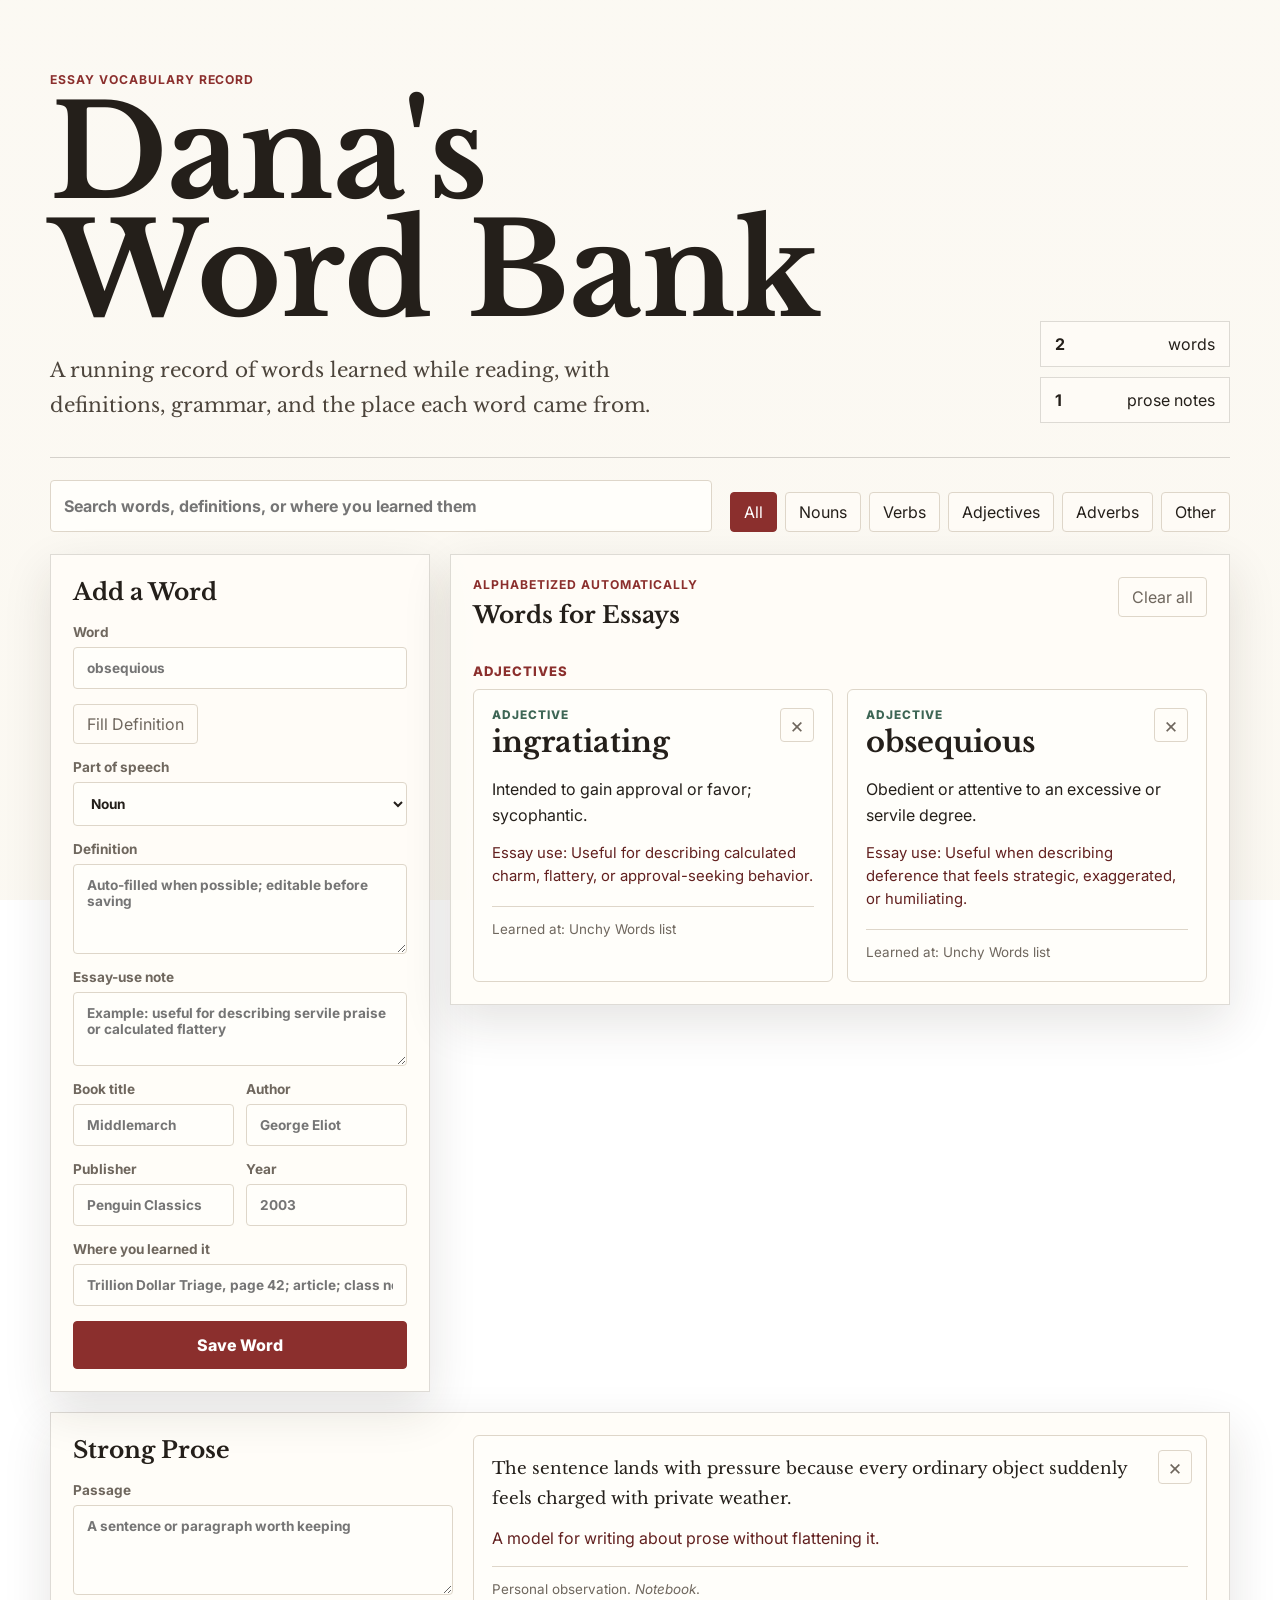
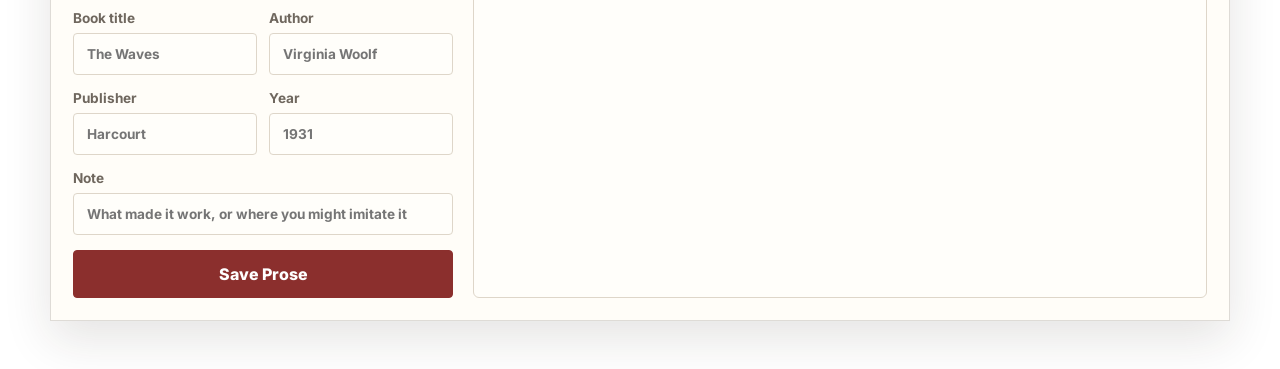
==== index.html @ 7963a86e "project" ====
<!doctype html>
<html lang="en">
  <head>
    <meta charset="UTF-8" />
    <meta name="viewport" content="width=device-width, initial-scale=1.0" />
    <title>Dana's Word Bank</title>
    <link rel="preconnect" href="https://fonts.googleapis.com" />
    <link rel="preconnect" href="https://fonts.gstatic.com" crossorigin />
    <link
      href="https://fonts.googleapis.com/css2?family=Inter:wght@400;500;600;700&family=Libre+Baskerville:wght@400;700&display=swap"
      rel="stylesheet"
    />
    <link rel="stylesheet" href="styles.css" />
  </head>
  <body>
    <main class="app-shell">
      <section class="hero" aria-labelledby="app-title">
        <div>
          <p class="kicker">Essay vocabulary record</p>
          <h1 id="app-title">Dana's Word Bank</h1>
          <p class="hero-copy">
            A running record of words learned while reading, with definitions, grammar, and the place each word came from.
          </p>
        </div>
        <div class="hero-tools" aria-label="Library stats">
          <span><strong id="word-count">0</strong> words</span>
          <span><strong id="prose-count">0</strong> prose notes</span>
        </div>
      </section>

      <section class="controls" aria-label="Search and filters">
        <label class="search-field">
          <span>Search</span>
          <input id="search-input" type="search" placeholder="Search words, definitions, or where you learned them" />
        </label>

        <div class="filter-group" aria-label="Part of speech filter">
          <button class="filter-button active" data-filter="all" type="button">All</button>
          <button class="filter-button" data-filter="noun" type="button">Nouns</button>
          <button class="filter-button" data-filter="verb" type="button">Verbs</button>
          <button class="filter-button" data-filter="adjective" type="button">Adjectives</button>
          <button class="filter-button" data-filter="adverb" type="button">Adverbs</button>
          <button class="filter-button" data-filter="other" type="button">Other</button>
        </div>
      </section>

      <div class="workspace">
        <section class="entry-panel" aria-labelledby="word-form-title">
          <h2 id="word-form-title">Add a Word</h2>
          <form id="word-form">
            <label>
              Word
              <input id="word" name="word" autocomplete="off" placeholder="obsequious" required />
            </label>

            <button id="lookup-definition" class="ghost-button lookup-button" type="button">Fill Definition</button>

            <label>
              Part of speech
              <select id="part-of-speech" name="partOfSpeech">
                <option value="noun">Noun</option>
                <option value="verb">Verb</option>
                <option value="adjective">Adjective</option>
                <option value="adverb">Adverb</option>
                <option value="other">Other</option>
              </select>
            </label>

            <label>
              Definition
              <textarea id="definition" name="definition" rows="4" placeholder="Auto-filled when possible; editable before saving"></textarea>
            </label>

            <label>
              Essay-use note
              <textarea id="context" name="context" rows="3" placeholder="Example: useful for describing servile praise or calculated flattery"></textarea>
            </label>

            <div class="source-grid">
              <label>
                Book title
                <input id="book-title" name="bookTitle" placeholder="Middlemarch" />
              </label>

              <label>
                Author
                <input id="author" name="author" placeholder="George Eliot" />
              </label>
            </div>

            <div class="source-grid">
              <label>
                Publisher
                <input id="publisher" name="publisher" placeholder="Penguin Classics" />
              </label>

              <label>
                Year
                <input id="year" name="year" inputmode="numeric" placeholder="2003" />
              </label>
            </div>

            <label>
              Where you learned it
              <input id="learned-at" name="learnedAt" placeholder="Trillion Dollar Triage, page 42; article; class notes..." />
            </label>

            <button class="primary-button" type="submit">Save Word</button>
          </form>
        </section>

        <section class="library-panel" aria-labelledby="library-title">
          <div class="panel-heading">
            <div>
              <p class="eyebrow">Alphabetized automatically</p>
              <h2 id="library-title">Words for Essays</h2>
            </div>
            <button id="clear-words" class="ghost-button" type="button">Clear all</button>
          </div>
          <div id="word-list" class="word-list" aria-live="polite"></div>
        </section>
      </div>

      <section class="prose-section" aria-labelledby="prose-title">
        <div class="prose-form">
          <h2 id="prose-title">Strong Prose</h2>
          <form id="prose-form">
            <label>
              Passage
              <textarea id="prose-text" rows="4" required placeholder="A sentence or paragraph worth keeping"></textarea>
            </label>
            <div class="source-grid">
              <label>
                Book title
                <input id="prose-book-title" placeholder="The Waves" />
              </label>
              <label>
                Author
                <input id="prose-author" placeholder="Virginia Woolf" />
              </label>
            </div>
            <div class="source-grid">
              <label>
                Publisher
                <input id="prose-publisher" placeholder="Harcourt" />
              </label>
              <label>
                Year
                <input id="prose-year" inputmode="numeric" placeholder="1931" />
              </label>
            </div>
            <label>
              Note
              <input id="prose-note" placeholder="What made it work, or where you might imitate it" />
            </label>
            <button class="primary-button" type="submit">Save Prose</button>
          </form>
        </div>
        <div id="prose-list" class="prose-list" aria-live="polite"></div>
      </section>
    </main>

    <template id="word-card-template">
      <article class="word-card">
        <div class="word-card-top">
          <div>
            <p class="part"></p>
            <h3></h3>
          </div>
          <button class="icon-button delete-word" type="button" aria-label="Delete word">×</button>
        </div>
        <p class="definition"></p>
        <p class="context"></p>
        <footer></footer>
      </article>
    </template>

    <template id="prose-card-template">
      <article class="prose-card">
        <button class="icon-button delete-prose prose-actions" type="button" aria-label="Delete prose">×</button>
        <blockquote></blockquote>
        <p class="prose-note"></p>
        <footer></footer>
      </article>
    </template>

    <script src="script.js"></script>
  </body>
</html>
---- styles.css ----
:root {
  color-scheme: light;
  --ink: #241f1a;
  --muted: #6f675e;
  --paper: #fbf8f1;
  --panel: #fffdf8;
  --line: #ded6c9;
  --accent: #8b2f2d;
  --accent-dark: #62201f;
  --green: #3e6655;
  --gold: #b87b2f;
  --shadow: 0 18px 45px rgba(45, 37, 28, 0.12);
  font-family: Inter, system-ui, sans-serif;
}

* {
  box-sizing: border-box;
}

body {
  margin: 0;
  min-height: 100vh;
  background:
    linear-gradient(rgba(251, 248, 241, 0.86), rgba(251, 248, 241, 0.94)),
    url("https://images.unsplash.com/photo-1524995997946-a1c2e315a42f?auto=format&fit=crop&w=1800&q=80");
  background-attachment: fixed;
  background-position: center;
  background-size: cover;
  color: var(--ink);
}

button,
input,
select,
textarea {
  font: inherit;
}

button {
  cursor: pointer;
}

.app-shell {
  width: min(1180px, calc(100% - 32px));
  margin: 0 auto;
  padding: 24px 0 48px;
}

.hero {
  min-height: 43vh;
  display: flex;
  align-items: end;
  justify-content: space-between;
  gap: 32px;
  padding: 48px 0 34px;
  border-bottom: 1px solid rgba(36, 31, 26, 0.18);
}

.hero > div:first-child {
  min-width: 0;
}

.kicker,
.eyebrow {
  margin: 0 0 8px;
  color: var(--accent);
  font-size: 0.76rem;
  font-weight: 700;
  letter-spacing: 0.08em;
  text-transform: uppercase;
}

h1,
h2,
h3,
blockquote {
  font-family: "Libre Baskerville", Georgia, serif;
}

h1 {
  max-width: 780px;
  margin: 0;
  font-size: clamp(3.65rem, 10vw, 8rem);
  line-height: 0.92;
  letter-spacing: 0;
}

h2 {
  margin: 0 0 18px;
  font-size: 1.45rem;
}

h3 {
  margin: 2px 0 0;
  font-size: 1.8rem;
}

.hero-copy {
  max-width: 650px;
  margin: 22px 0 0;
  color: #4c443b;
  font-family: "Libre Baskerville", Georgia, serif;
  font-size: clamp(1rem, 2vw, 1.25rem);
  line-height: 1.75;
}

.hero-tools {
  display: grid;
  gap: 10px;
  min-width: 190px;
}

.hero-tools span {
  display: flex;
  justify-content: space-between;
  gap: 24px;
  padding: 12px 14px;
  background: rgba(255, 253, 248, 0.72);
  border: 1px solid rgba(36, 31, 26, 0.15);
}

.controls {
  display: grid;
  grid-template-columns: minmax(260px, 1fr) auto;
  gap: 18px;
  align-items: end;
  padding: 22px 0;
}

label {
  display: grid;
  gap: 7px;
  color: var(--muted);
  font-size: 0.85rem;
  font-weight: 700;
}

input,
select,
textarea {
  width: 100%;
  border: 1px solid var(--line);
  border-radius: 4px;
  background: #fffefa;
  color: var(--ink);
  padding: 12px 13px;
  outline: none;
}

textarea {
  resize: vertical;
}

input:focus,
select:focus,
textarea:focus {
  border-color: var(--accent);
  box-shadow: 0 0 0 3px rgba(139, 47, 45, 0.13);
}

.search-field span {
  position: absolute;
  width: 1px;
  height: 1px;
  overflow: hidden;
  clip: rect(0 0 0 0);
}

.search-field input {
  min-height: 52px;
  font-size: 1rem;
}

.filter-group {
  display: flex;
  flex-wrap: wrap;
  justify-content: flex-end;
  gap: 8px;
}

.filter-button,
.ghost-button,
.primary-button,
.icon-button {
  border: 1px solid var(--line);
  border-radius: 4px;
  background: rgba(255, 253, 248, 0.78);
  color: var(--ink);
  min-height: 40px;
  padding: 0 13px;
}

.filter-button.active,
.primary-button {
  border-color: var(--accent);
  background: var(--accent);
  color: white;
}

.primary-button {
  width: 100%;
  min-height: 48px;
  font-weight: 800;
}

.ghost-button {
  color: var(--muted);
}

.lookup-button {
  width: max-content;
}

.workspace {
  display: grid;
  grid-template-columns: 380px minmax(0, 1fr);
  gap: 20px;
  align-items: start;
}

.entry-panel,
.library-panel,
.prose-section {
  background: rgba(255, 253, 248, 0.9);
  border: 1px solid rgba(36, 31, 26, 0.15);
  box-shadow: var(--shadow);
}

.entry-panel,
.library-panel {
  padding: 22px;
}

form {
  display: grid;
  gap: 15px;
}

.source-grid {
  display: grid;
  grid-template-columns: 1fr 1fr;
  gap: 12px;
}

.panel-heading {
  display: flex;
  align-items: start;
  justify-content: space-between;
  gap: 16px;
  margin-bottom: 16px;
}

.word-list {
  display: grid;
  gap: 18px;
}

.grammar-group {
  display: grid;
  gap: 10px;
}

.grammar-heading {
  margin: 0;
  color: var(--accent);
  font-family: Inter, system-ui, sans-serif;
  font-size: 0.82rem;
  font-weight: 800;
  letter-spacing: 0.08em;
  text-transform: uppercase;
}

.grammar-items {
  display: grid;
  grid-template-columns: repeat(auto-fit, minmax(250px, 1fr));
  gap: 14px;
}

.word-card,
.prose-card {
  position: relative;
  border: 1px solid var(--line);
  border-radius: 6px;
  background: #fffefa;
  padding: 18px;
}

.word-card-top {
  display: flex;
  align-items: start;
  justify-content: space-between;
  gap: 10px;
}

.prose-actions {
  position: absolute;
  top: 14px;
  right: 14px;
}

.part {
  margin: 0;
  color: var(--green);
  font-size: 0.74rem;
  font-weight: 800;
  letter-spacing: 0.08em;
  text-transform: uppercase;
}

.definition {
  margin: 16px 0 0;
  line-height: 1.65;
}

.context {
  margin: 14px 0 0;
  color: var(--accent-dark);
  font-size: 0.93rem;
  line-height: 1.55;
}

footer {
  margin-top: 18px;
  padding-top: 12px;
  border-top: 1px solid var(--line);
  color: var(--muted);
  font-size: 0.84rem;
  line-height: 1.55;
}

.icon-button {
  display: inline-grid;
  place-items: center;
  width: 34px;
  min-height: 34px;
  padding: 0;
  color: var(--muted);
  font-size: 1.35rem;
}

.prose-section {
  display: grid;
  grid-template-columns: 380px minmax(0, 1fr);
  gap: 20px;
  margin-top: 20px;
  padding: 22px;
}

.prose-list {
  display: grid;
  grid-template-columns: repeat(auto-fit, minmax(280px, 1fr));
  gap: 14px;
}

blockquote {
  margin: 0;
  padding-right: 28px;
  font-size: 1.05rem;
  line-height: 1.8;
}

.prose-note {
  margin: 14px 0 0;
  color: var(--accent-dark);
}

.empty-state {
  grid-column: 1 / -1;
  border: 1px dashed var(--line);
  background: rgba(255, 253, 248, 0.64);
  color: var(--muted);
  padding: 22px;
  line-height: 1.6;
}

@media (max-width: 860px) {
  .hero,
  .controls,
  .workspace,
  .prose-section {
    grid-template-columns: 1fr;
  }

  .hero {
    display: grid;
    min-height: 36vh;
  }

  .filter-group {
    justify-content: flex-start;
  }
}

@media (max-width: 560px) {
  .app-shell {
    width: min(100% - 22px, 1180px);
    padding-top: 10px;
  }

  .hero {
    padding-top: 32px;
  }

  .source-grid {
    grid-template-columns: 1fr;
  }

  .entry-panel,
  .library-panel,
  .prose-section {
    padding: 16px;
  }
}
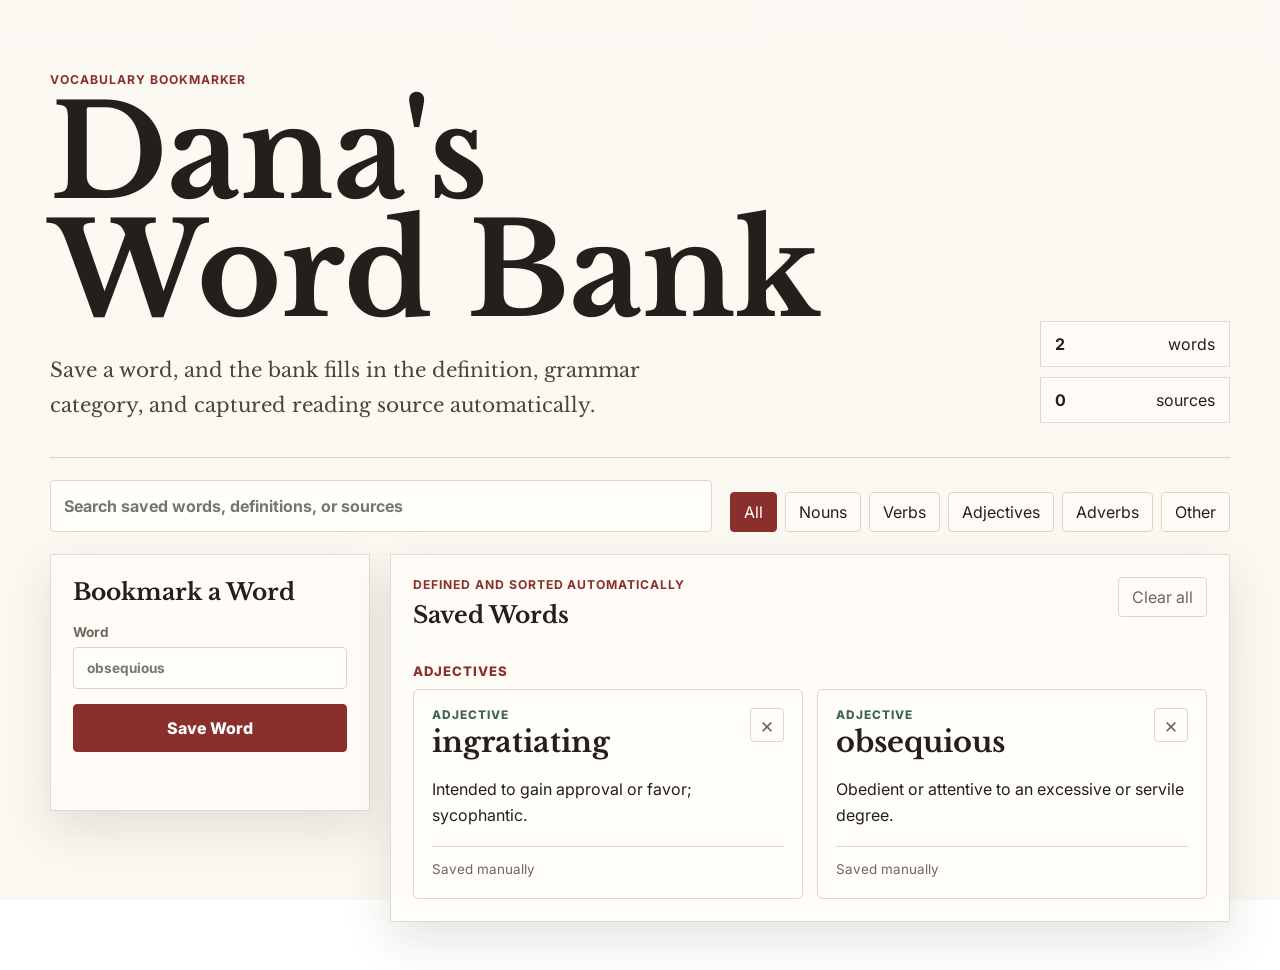
==== commit 0d8f3679: "Automate word capture flow" ====
--- a/index.html
+++ b/index.html
@@ -16,22 +16,22 @@
     <main class="app-shell">
       <section class="hero" aria-labelledby="app-title">
         <div>
-          <p class="kicker">Essay vocabulary record</p>
+          <p class="kicker">Vocabulary bookmarker</p>
           <h1 id="app-title">Dana's Word Bank</h1>
           <p class="hero-copy">
-            A running record of words learned while reading, with definitions, grammar, and the place each word came from.
+            Save a word, and the bank fills in the definition, grammar category, and captured reading source automatically.
           </p>
         </div>
         <div class="hero-tools" aria-label="Library stats">
           <span><strong id="word-count">0</strong> words</span>
-          <span><strong id="prose-count">0</strong> prose notes</span>
+          <span><strong id="source-count">0</strong> sources</span>
         </div>
       </section>
 
       <section class="controls" aria-label="Search and filters">
         <label class="search-field">
           <span>Search</span>
-          <input id="search-input" type="search" placeholder="Search words, definitions, or where you learned them" />
+          <input id="search-input" type="search" placeholder="Search saved words, definitions, or sources" />
         </label>
 
         <div class="filter-group" aria-label="Part of speech filter">
@@ -46,118 +46,29 @@
 
       <div class="workspace">
         <section class="entry-panel" aria-labelledby="word-form-title">
-          <h2 id="word-form-title">Add a Word</h2>
+          <h2 id="word-form-title">Bookmark a Word</h2>
           <form id="word-form">
             <label>
               Word
               <input id="word" name="word" autocomplete="off" placeholder="obsequious" required />
             </label>
 
-            <button id="lookup-definition" class="ghost-button lookup-button" type="button">Fill Definition</button>
-
-            <label>
-              Part of speech
-              <select id="part-of-speech" name="partOfSpeech">
-                <option value="noun">Noun</option>
-                <option value="verb">Verb</option>
-                <option value="adjective">Adjective</option>
-                <option value="adverb">Adverb</option>
-                <option value="other">Other</option>
-              </select>
-            </label>
-
-            <label>
-              Definition
-              <textarea id="definition" name="definition" rows="4" placeholder="Auto-filled when possible; editable before saving"></textarea>
-            </label>
-
-            <label>
-              Essay-use note
-              <textarea id="context" name="context" rows="3" placeholder="Example: useful for describing servile praise or calculated flattery"></textarea>
-            </label>
-
-            <div class="source-grid">
-              <label>
-                Book title
-                <input id="book-title" name="bookTitle" placeholder="Middlemarch" />
-              </label>
-
-              <label>
-                Author
-                <input id="author" name="author" placeholder="George Eliot" />
-              </label>
-            </div>
-
-            <div class="source-grid">
-              <label>
-                Publisher
-                <input id="publisher" name="publisher" placeholder="Penguin Classics" />
-              </label>
-
-              <label>
-                Year
-                <input id="year" name="year" inputmode="numeric" placeholder="2003" />
-              </label>
-            </div>
-
-            <label>
-              Where you learned it
-              <input id="learned-at" name="learnedAt" placeholder="Trillion Dollar Triage, page 42; article; class notes..." />
-            </label>
-
             <button class="primary-button" type="submit">Save Word</button>
           </form>
+          <p id="save-status" class="save-status" aria-live="polite"></p>
         </section>
 
         <section class="library-panel" aria-labelledby="library-title">
           <div class="panel-heading">
             <div>
-              <p class="eyebrow">Alphabetized automatically</p>
-              <h2 id="library-title">Words for Essays</h2>
+              <p class="eyebrow">Defined and sorted automatically</p>
+              <h2 id="library-title">Saved Words</h2>
             </div>
             <button id="clear-words" class="ghost-button" type="button">Clear all</button>
           </div>
           <div id="word-list" class="word-list" aria-live="polite"></div>
         </section>
       </div>
-
-      <section class="prose-section" aria-labelledby="prose-title">
-        <div class="prose-form">
-          <h2 id="prose-title">Strong Prose</h2>
-          <form id="prose-form">
-            <label>
-              Passage
-              <textarea id="prose-text" rows="4" required placeholder="A sentence or paragraph worth keeping"></textarea>
-            </label>
-            <div class="source-grid">
-              <label>
-                Book title
-                <input id="prose-book-title" placeholder="The Waves" />
-              </label>
-              <label>
-                Author
-                <input id="prose-author" placeholder="Virginia Woolf" />
-              </label>
-            </div>
-            <div class="source-grid">
-              <label>
-                Publisher
-                <input id="prose-publisher" placeholder="Harcourt" />
-              </label>
-              <label>
-                Year
-                <input id="prose-year" inputmode="numeric" placeholder="1931" />
-              </label>
-            </div>
-            <label>
-              Note
-              <input id="prose-note" placeholder="What made it work, or where you might imitate it" />
-            </label>
-            <button class="primary-button" type="submit">Save Prose</button>
-          </form>
-        </div>
-        <div id="prose-list" class="prose-list" aria-live="polite"></div>
-      </section>
     </main>
 
     <template id="word-card-template">
@@ -170,16 +81,7 @@
           <button class="icon-button delete-word" type="button" aria-label="Delete word">×</button>
         </div>
         <p class="definition"></p>
-        <p class="context"></p>
-        <footer></footer>
-      </article>
-    </template>
-
-    <template id="prose-card-template">
-      <article class="prose-card">
-        <button class="icon-button delete-prose prose-actions" type="button" aria-label="Delete prose">×</button>
-        <blockquote></blockquote>
-        <p class="prose-note"></p>
+        <p class="example"></p>
         <footer></footer>
       </article>
     </template>
--- a/styles.css
+++ b/styles.css
@@ -207,20 +207,15 @@
   color: var(--muted);
 }
 
-.lookup-button {
-  width: max-content;
-}
-
 .workspace {
   display: grid;
-  grid-template-columns: 380px minmax(0, 1fr);
+  grid-template-columns: 320px minmax(0, 1fr);
   gap: 20px;
   align-items: start;
 }
 
 .entry-panel,
-.library-panel,
-.prose-section {
+.library-panel {
   background: rgba(255, 253, 248, 0.9);
   border: 1px solid rgba(36, 31, 26, 0.15);
   box-shadow: var(--shadow);
@@ -236,10 +231,12 @@
   gap: 15px;
 }
 
-.source-grid {
-  display: grid;
-  grid-template-columns: 1fr 1fr;
-  gap: 12px;
+.save-status {
+  min-height: 22px;
+  margin: 14px 0 0;
+  color: var(--green);
+  font-size: 0.9rem;
+  font-weight: 700;
 }
 
 .panel-heading {
@@ -276,8 +273,7 @@
   gap: 14px;
 }
 
-.word-card,
-.prose-card {
+.word-card {
   position: relative;
   border: 1px solid var(--line);
   border-radius: 6px;
@@ -290,12 +286,6 @@
   align-items: start;
   justify-content: space-between;
   gap: 10px;
-}
-
-.prose-actions {
-  position: absolute;
-  top: 14px;
-  right: 14px;
 }
 
 .part {
@@ -312,7 +302,7 @@
   line-height: 1.65;
 }
 
-.context {
+.example {
   margin: 14px 0 0;
   color: var(--accent-dark);
   font-size: 0.93rem;
@@ -338,30 +328,10 @@
   font-size: 1.35rem;
 }
 
-.prose-section {
-  display: grid;
-  grid-template-columns: 380px minmax(0, 1fr);
-  gap: 20px;
-  margin-top: 20px;
-  padding: 22px;
-}
-
-.prose-list {
-  display: grid;
-  grid-template-columns: repeat(auto-fit, minmax(280px, 1fr));
-  gap: 14px;
-}
-
-blockquote {
-  margin: 0;
-  padding-right: 28px;
-  font-size: 1.05rem;
-  line-height: 1.8;
-}
-
-.prose-note {
-  margin: 14px 0 0;
-  color: var(--accent-dark);
+.source-link {
+  color: var(--muted);
+  text-decoration-color: rgba(111, 103, 94, 0.4);
+  text-underline-offset: 3px;
 }
 
 .empty-state {
@@ -376,8 +346,7 @@
 @media (max-width: 860px) {
   .hero,
   .controls,
-  .workspace,
-  .prose-section {
+  .workspace {
     grid-template-columns: 1fr;
   }
 
@@ -401,13 +370,8 @@
     padding-top: 32px;
   }
 
-  .source-grid {
-    grid-template-columns: 1fr;
-  }
-
   .entry-panel,
-  .library-panel,
-  .prose-section {
+  .library-panel {
     padding: 16px;
   }
 }
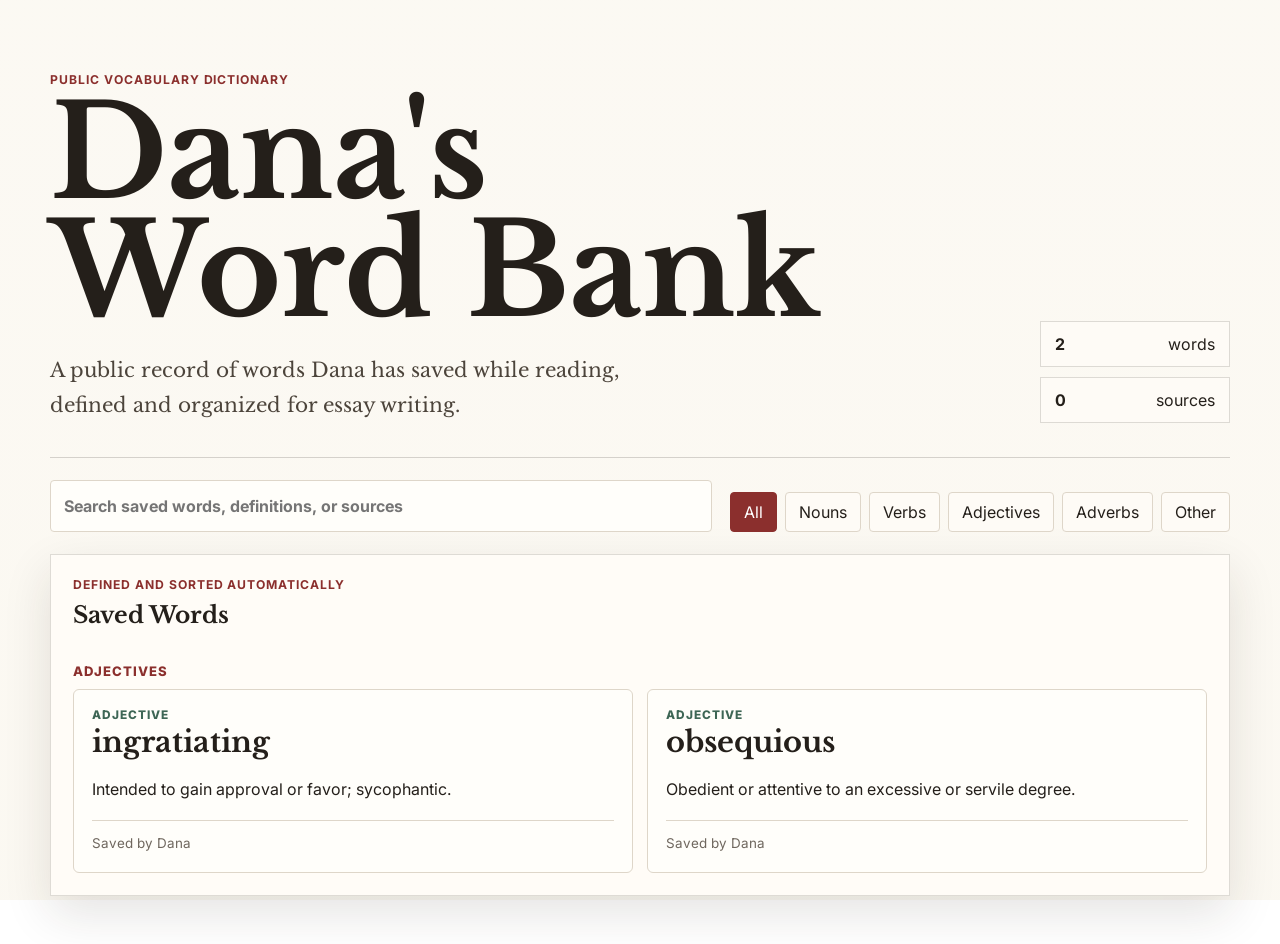
==== commit 79e6d96a: "Make public dictionary read-only" ====
--- a/index.html
+++ b/index.html
@@ -16,10 +16,10 @@
     <main class="app-shell">
       <section class="hero" aria-labelledby="app-title">
         <div>
-          <p class="kicker">Vocabulary bookmarker</p>
+          <p class="kicker">Public vocabulary dictionary</p>
           <h1 id="app-title">Dana's Word Bank</h1>
           <p class="hero-copy">
-            Save a word, and the bank fills in the definition, grammar category, and captured reading source automatically.
+            A public record of words Dana has saved while reading, defined and organized for essay writing.
           </p>
         </div>
         <div class="hero-tools" aria-label="Library stats">
@@ -44,31 +44,15 @@
         </div>
       </section>
 
-      <div class="workspace">
-        <section class="entry-panel" aria-labelledby="word-form-title">
-          <h2 id="word-form-title">Bookmark a Word</h2>
-          <form id="word-form">
-            <label>
-              Word
-              <input id="word" name="word" autocomplete="off" placeholder="obsequious" required />
-            </label>
-
-            <button class="primary-button" type="submit">Save Word</button>
-          </form>
-          <p id="save-status" class="save-status" aria-live="polite"></p>
-        </section>
-
-        <section class="library-panel" aria-labelledby="library-title">
-          <div class="panel-heading">
-            <div>
-              <p class="eyebrow">Defined and sorted automatically</p>
-              <h2 id="library-title">Saved Words</h2>
-            </div>
-            <button id="clear-words" class="ghost-button" type="button">Clear all</button>
+      <section class="library-panel" aria-labelledby="library-title">
+        <div class="panel-heading">
+          <div>
+            <p class="eyebrow">Defined and sorted automatically</p>
+            <h2 id="library-title">Saved Words</h2>
           </div>
-          <div id="word-list" class="word-list" aria-live="polite"></div>
-        </section>
-      </div>
+        </div>
+        <div id="word-list" class="word-list" aria-live="polite"></div>
+      </section>
     </main>
 
     <template id="word-card-template">
@@ -78,7 +62,6 @@
             <p class="part"></p>
             <h3></h3>
           </div>
-          <button class="icon-button delete-word" type="button" aria-label="Delete word">×</button>
         </div>
         <p class="definition"></p>
         <p class="example"></p>
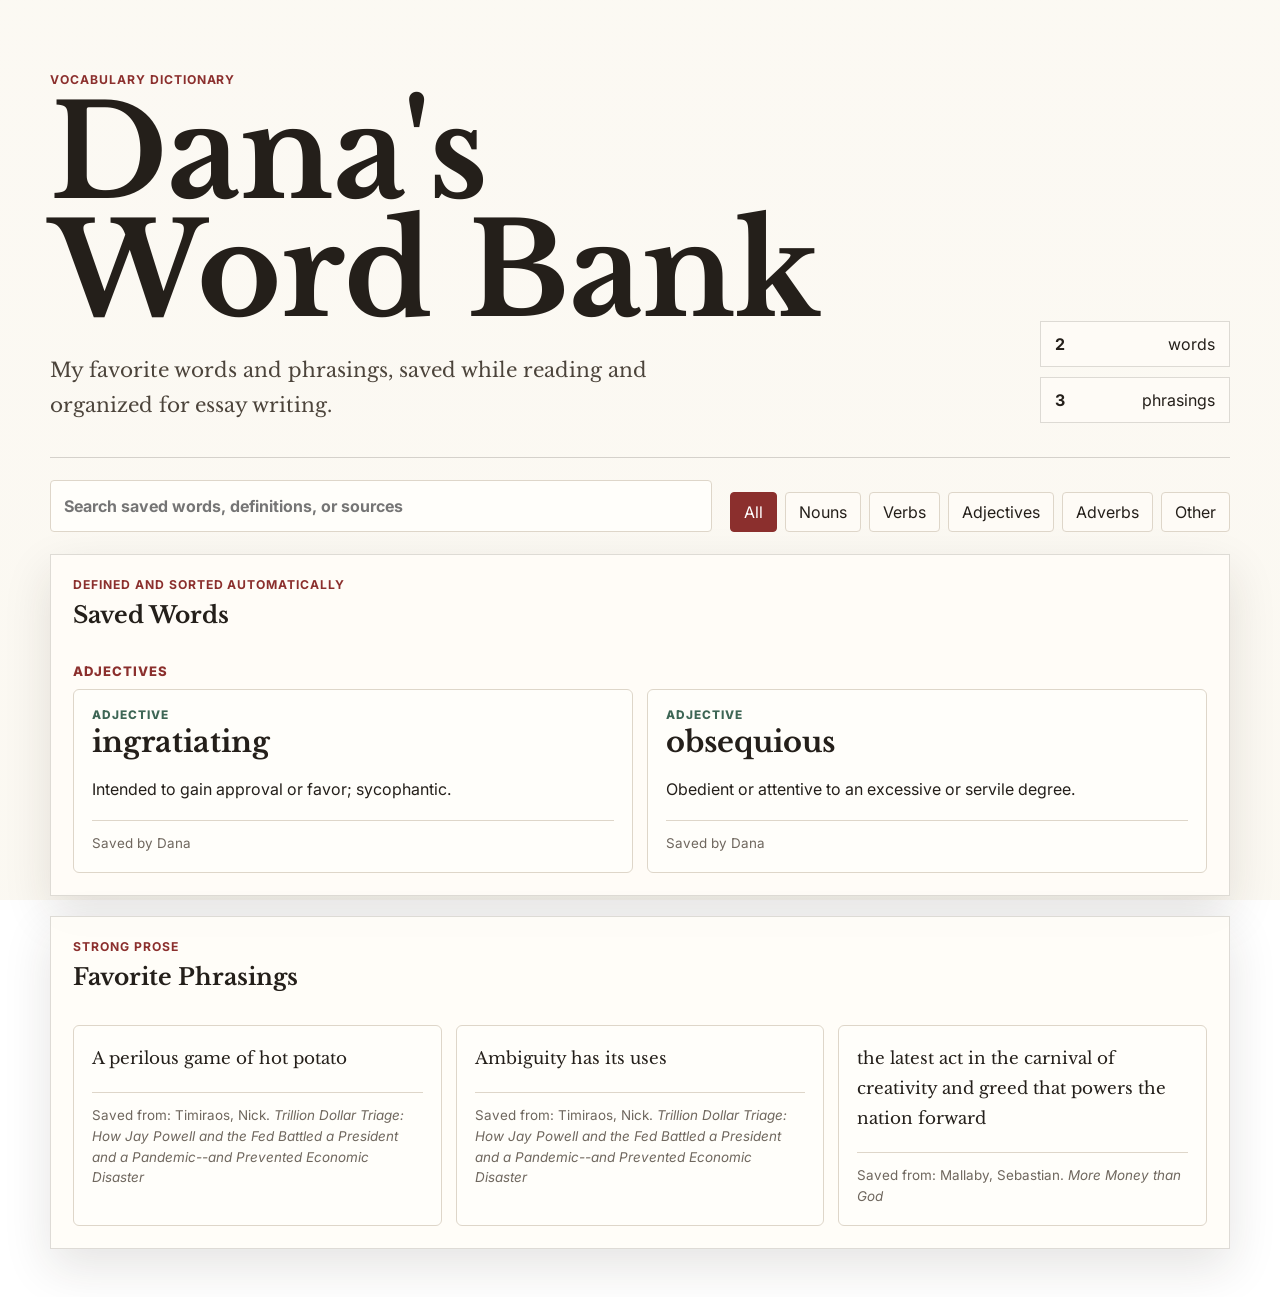
==== commit 609c8e08: "Add favorite prose display" ====
--- a/index.html
+++ b/index.html
@@ -16,15 +16,15 @@
     <main class="app-shell">
       <section class="hero" aria-labelledby="app-title">
         <div>
-          <p class="kicker">Public vocabulary dictionary</p>
+          <p class="kicker">Vocabulary dictionary</p>
           <h1 id="app-title">Dana's Word Bank</h1>
           <p class="hero-copy">
-            A public record of words Dana has saved while reading, defined and organized for essay writing.
+            My favorite words and phrasings, saved while reading and organized for essay writing.
           </p>
         </div>
         <div class="hero-tools" aria-label="Library stats">
           <span><strong id="word-count">0</strong> words</span>
-          <span><strong id="source-count">0</strong> sources</span>
+          <span><strong id="prose-count">0</strong> phrasings</span>
         </div>
       </section>
 
@@ -53,6 +53,16 @@
         </div>
         <div id="word-list" class="word-list" aria-live="polite"></div>
       </section>
+
+      <section class="prose-panel" aria-labelledby="prose-title">
+        <div class="panel-heading">
+          <div>
+            <p class="eyebrow">Strong prose</p>
+            <h2 id="prose-title">Favorite Phrasings</h2>
+          </div>
+        </div>
+        <div id="prose-list" class="prose-list" aria-live="polite"></div>
+      </section>
     </main>
 
     <template id="word-card-template">
@@ -69,6 +79,13 @@
       </article>
     </template>
 
+    <template id="prose-card-template">
+      <article class="prose-card">
+        <blockquote></blockquote>
+        <footer></footer>
+      </article>
+    </template>
+
     <script src="script.js"></script>
   </body>
 </html>
--- a/styles.css
+++ b/styles.css
@@ -215,14 +215,16 @@
 }
 
 .entry-panel,
-.library-panel {
+.library-panel,
+.prose-panel {
   background: rgba(255, 253, 248, 0.9);
   border: 1px solid rgba(36, 31, 26, 0.15);
   box-shadow: var(--shadow);
 }
 
 .entry-panel,
-.library-panel {
+.library-panel,
+.prose-panel {
   padding: 22px;
 }
 
@@ -273,7 +275,8 @@
   gap: 14px;
 }
 
-.word-card {
+.word-card,
+.prose-card {
   position: relative;
   border: 1px solid var(--line);
   border-radius: 6px;
@@ -334,6 +337,23 @@
   text-underline-offset: 3px;
 }
 
+.prose-panel {
+  margin-top: 20px;
+}
+
+.prose-list {
+  display: grid;
+  grid-template-columns: repeat(auto-fit, minmax(280px, 1fr));
+  gap: 14px;
+}
+
+blockquote {
+  margin: 0;
+  font-family: "Libre Baskerville", Georgia, serif;
+  font-size: 1.05rem;
+  line-height: 1.8;
+}
+
 .empty-state {
   grid-column: 1 / -1;
   border: 1px dashed var(--line);
@@ -371,7 +391,8 @@
   }
 
   .entry-panel,
-  .library-panel {
+  .library-panel,
+  .prose-panel {
     padding: 16px;
   }
 }
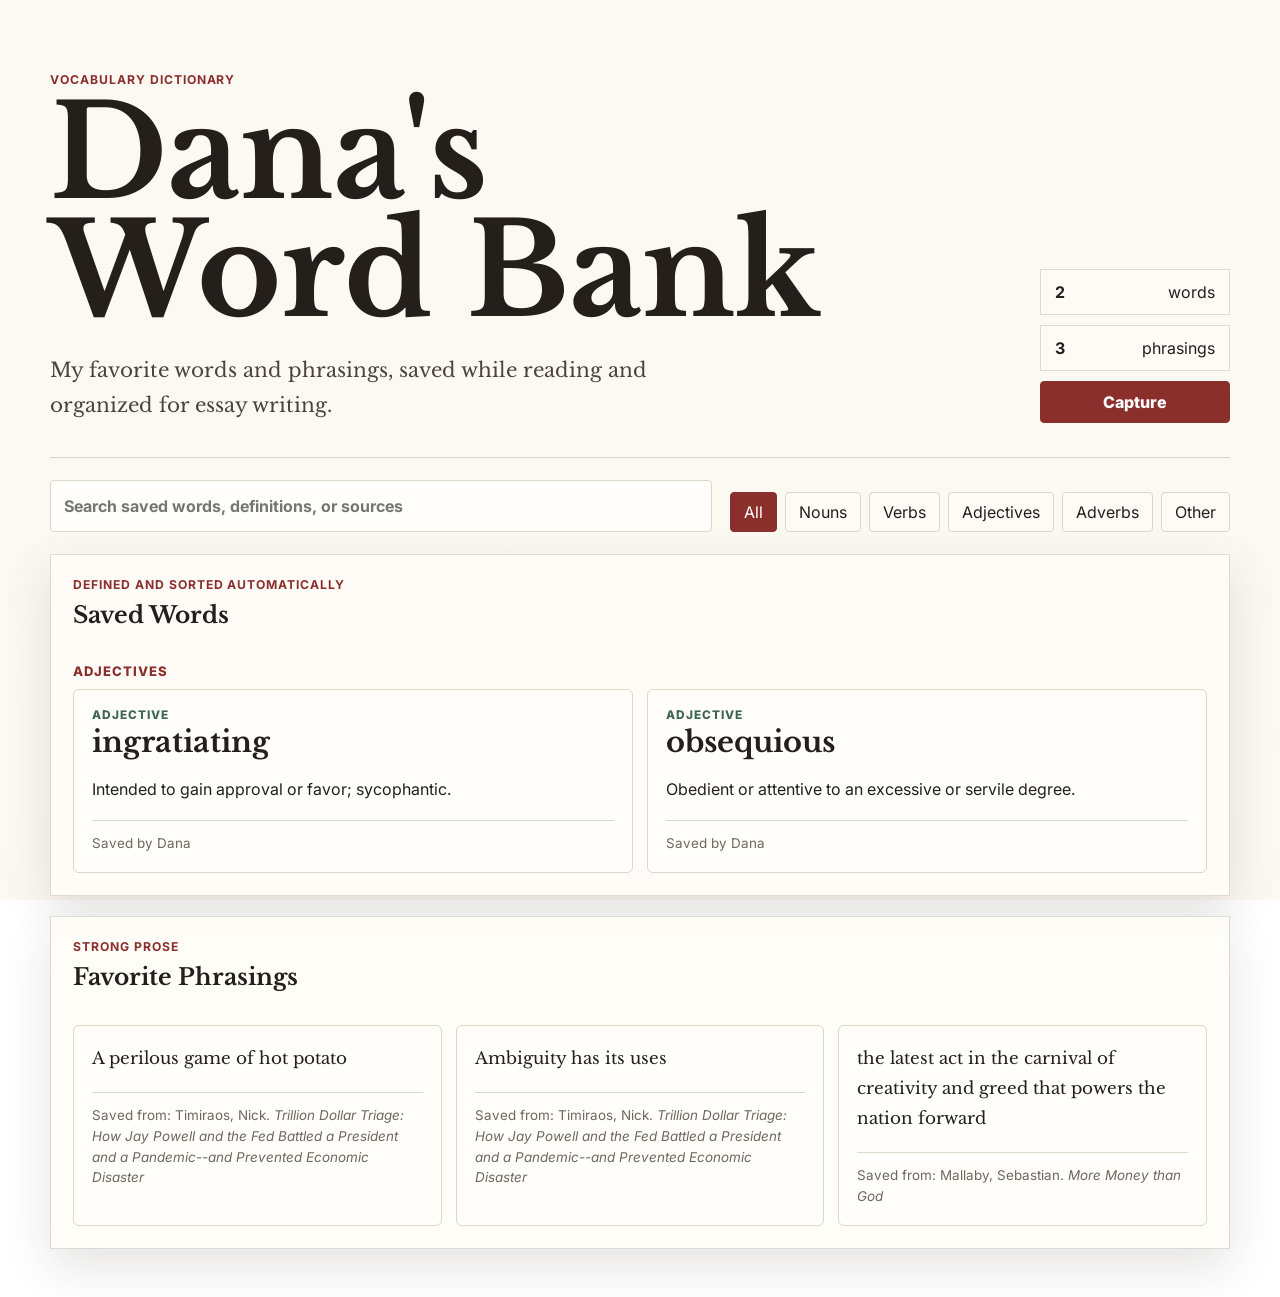
==== commit 44ffa4f0: "Add web capture desk" ====
--- a/index.html
+++ b/index.html
@@ -4,6 +4,13 @@
     <meta charset="UTF-8" />
     <meta name="viewport" content="width=device-width, initial-scale=1.0" />
     <title>Dana's Word Bank</title>
+    <link rel="icon" type="image/png" href="favicon.png" />
+    <link rel="apple-touch-icon" href="favicon.png" />
+    <link rel="manifest" href="manifest.json" />
+    <meta name="theme-color" content="#241f1a" />
+    <meta name="apple-mobile-web-app-capable" content="yes" />
+    <meta name="apple-mobile-web-app-status-bar-style" content="black-translucent" />
+    <meta name="apple-mobile-web-app-title" content="Word Bank" />
     <link rel="preconnect" href="https://fonts.googleapis.com" />
     <link rel="preconnect" href="https://fonts.gstatic.com" crossorigin />
     <link
@@ -25,6 +32,7 @@
         <div class="hero-tools" aria-label="Library stats">
           <span><strong id="word-count">0</strong> words</span>
           <span><strong id="prose-count">0</strong> phrasings</span>
+          <a class="capture-link" href="admin.html">Capture</a>
         </div>
       </section>
 
@@ -87,5 +95,10 @@
     </template>
 
     <script src="script.js"></script>
+    <script>
+      if ("serviceWorker" in navigator) {
+        navigator.serviceWorker.register("/word-bank/sw.js");
+      }
+    </script>
   </body>
 </html>
--- a/styles.css
+++ b/styles.css
@@ -119,6 +119,18 @@
   border: 1px solid rgba(36, 31, 26, 0.15);
 }
 
+.capture-link {
+  display: grid;
+  place-items: center;
+  min-height: 42px;
+  border: 1px solid var(--accent);
+  border-radius: 4px;
+  background: var(--accent);
+  color: white;
+  font-weight: 800;
+  text-decoration: none;
+}
+
 .controls {
   display: grid;
   grid-template-columns: minmax(260px, 1fr) auto;
